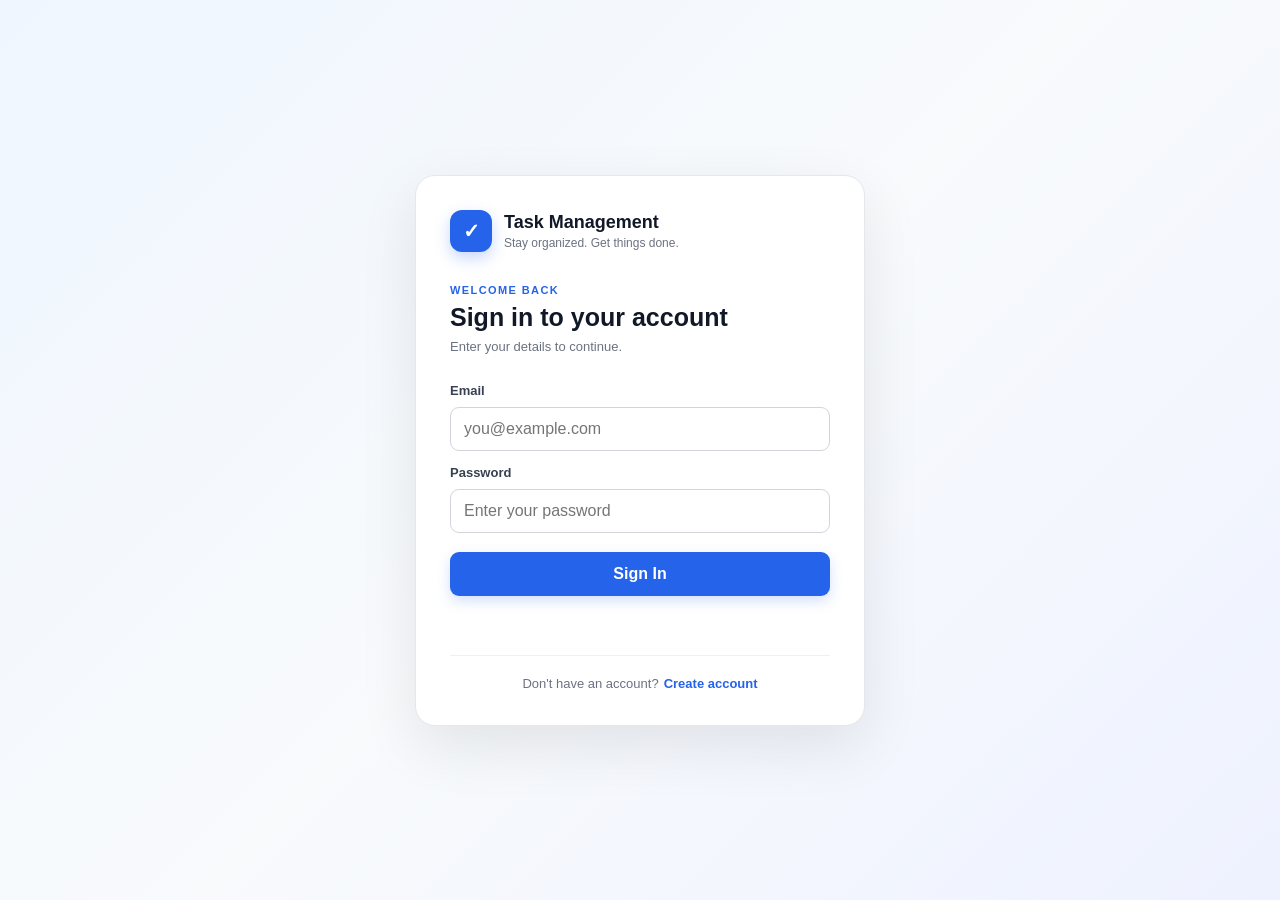
==== frontend/login.html @ d3392fba "Initial commit - Task Management App" ====
<!DOCTYPE html>
<html lang="en">

<head>

    <meta charset="UTF-8">

    <meta
        name="viewport"
        content="width=device-width, initial-scale=1.0"
    >

    <title>Login - Task Management</title>

    <link
        rel="stylesheet"
        href="style.css?v=1001"
    >

</head>

<body class="auth-page">

    <main class="auth-container">

        <div class="auth-card">

            <div class="auth-brand">

                <div class="brand-icon">
                    ✓
                </div>

                <div>
                    <h1>Task Management</h1>
                    <p>Stay organized. Get things done.</p>
                </div>

            </div>


            <div class="auth-header">

                <span class="eyebrow">
                    WELCOME BACK
                </span>

                <h2>
                    Sign in to your account
                </h2>

                <p>
                    Enter your details to continue.
                </p>

            </div>


            <form id="loginForm">

                <label for="loginEmail">
                    Email
                </label>

                <input
                    type="email"
                    id="loginEmail"
                    placeholder="you@example.com"
                    required
                >


                <label for="loginPassword">
                    Password
                </label>

                <input
                    type="password"
                    id="loginPassword"
                    placeholder="Enter your password"
                    required
                >


                <button
                    type="submit"
                    class="btn primary auth-submit"
                >
                    Sign In
                </button>

            </form>


            <p
                id="loginMessage"
                class="auth-message"
            ></p>


            <div class="auth-switch">

                <span>
                    Don't have an account?
                </span>

                <a href="signup.html">
                    Create account
                </a>

            </div>

        </div>

    </main>


    <script src="auth.js?v=1001"></script>

</body>

</html>
---- frontend/style.css ----
/* =================================
   GLOBAL
================================= */

* {
    margin: 0;
    padding: 0;
    box-sizing: border-box;
}

html {
    scroll-behavior: smooth;
}

body {
    font-family: Arial, Helvetica, sans-serif;
    background: #f6f8fc;
    color: #111827;
    min-height: 100vh;
}

button,
input,
textarea,
select {
    font: inherit;
}


/* =================================
   HEADER
================================= */

.header {
    min-height: 82px;
    padding: 18px 5%;

    display: flex;
    align-items: center;
    justify-content: space-between;

    background: #ffffff;

    border-bottom: 1px solid #e5e7eb;

    position: sticky;
    top: 0;

    z-index: 100;
}

.brand {
    display: flex;
    align-items: center;
    gap: 13px;
}

.brand-icon {
    width: 42px;
    height: 42px;

    display: flex;
    align-items: center;
    justify-content: center;

    border-radius: 12px;

    background: #2563eb;
    color: #ffffff;

    font-size: 20px;
    font-weight: 700;

    box-shadow:
        0 6px 15px rgba(37, 99, 235, 0.25);
}

.header h1 {
    font-size: 21px;
    color: #111827;
    margin-bottom: 3px;
}

.header p {
    color: #6b7280;
    font-size: 13px;
}


/* =================================
   BUTTONS
================================= */

.btn {
    border: none;

    padding: 11px 18px;

    border-radius: 9px;

    cursor: pointer;

    font-weight: 600;

    transition:
        transform 0.2s ease,
        background 0.2s ease,
        box-shadow 0.2s ease;
}

.btn:hover {
    transform: translateY(-1px);
}

.primary {
    background: #2563eb;
    color: #ffffff;

    box-shadow:
        0 5px 14px rgba(37, 99, 235, 0.2);
}

.primary:hover {
    background: #1d4ed8;

    box-shadow:
        0 8px 20px rgba(37, 99, 235, 0.28);
}

.secondary {
    background: #f3f4f6;
    color: #374151;
}

.secondary:hover {
    background: #e5e7eb;
}

.add-task-btn {
    display: flex;
    align-items: center;
    gap: 7px;

    padding: 12px 19px;
}

.add-task-btn span {
    font-size: 19px;
    line-height: 1;
}


/* =================================
   MAIN CONTAINER
================================= */

.container {
    width: 90%;
    max-width: 1200px;

    margin: 0 auto;

    padding: 38px 0 60px;
}


/* =================================
   PAGE INTRO
================================= */

.page-intro {
    margin-bottom: 28px;
}

.eyebrow {
    display: block;

    color: #2563eb;

    font-size: 11px;

    font-weight: 700;

    letter-spacing: 1.4px;

    margin-bottom: 7px;
}

.page-intro h2 {
    font-size: 31px;

    color: #111827;

    margin-bottom: 8px;
}

.page-intro p {
    color: #6b7280;

    font-size: 14px;
}


/* =================================
   STATISTICS
================================= */

.stats {
    display: grid;

    grid-template-columns:
        repeat(4, 1fr);

    gap: 17px;

    margin-bottom: 28px;
}

.stat-card {
    position: relative;

    overflow: hidden;

    background: #ffffff;

    border: 1px solid #e5e7eb;

    border-radius: 15px;

    padding: 20px;

    box-shadow:
        0 3px 10px rgba(0, 0, 0, 0.035);

    transition:
        transform 0.2s ease,
        box-shadow 0.2s ease;
}

.stat-card::before {
    content: "";

    position: absolute;

    left: 0;
    top: 0;

    width: 100%;
    height: 3px;

    background: #2563eb;
}

.stat-card:hover {
    transform: translateY(-3px);

    box-shadow:
        0 10px 25px rgba(0, 0, 0, 0.07);
}

.stat-top {
    display: flex;

    align-items: flex-start;

    justify-content: space-between;

    gap: 15px;
}

.stat-card h3 {
    color: #6b7280;

    font-size: 13px;

    font-weight: 600;

    margin-bottom: 8px;
}

.stat-card p {
    color: #111827;

    font-size: 29px;

    font-weight: 700;

    line-height: 1;
}

.stat-label {
    display: block;

    margin-top: 13px;

    color: #9ca3af;

    font-size: 11px;
}

.stat-icon {
    width: 39px;
    height: 39px;

    display: flex;

    align-items: center;
    justify-content: center;

    border-radius: 10px;

    background: #eff6ff;

    color: #2563eb;

    font-size: 18px;

    font-weight: 700;
}

.stat-total::before {
    background: #2563eb;
}

.stat-todo::before {
    background: #f59e0b;
}

.stat-progress::before {
    background: #3b82f6;
}

.stat-completed::before {
    background: #22c55e;
}

.stat-todo .stat-icon {
    background: #fffbeb;
    color: #d97706;
}

.stat-progress .stat-icon {
    background: #eff6ff;
    color: #2563eb;
}

.stat-completed .stat-icon {
    background: #f0fdf4;
    color: #16a34a;
}


/* =================================
   FILTER TOOLBAR
================================= */

.filters {
    display: flex;

    align-items: flex-end;

    gap: 13px;

    background: #ffffff;

    border: 1px solid #e5e7eb;

    border-radius: 15px;

    padding: 16px;

    margin-bottom: 36px;

    box-shadow:
        0 3px 10px rgba(0, 0, 0, 0.03);
}

.search-wrapper {
    position: relative;

    flex: 1;
}

.search-icon {
    position: absolute;

    left: 13px;
    top: 50%;

    transform: translateY(-50%);

    color: #9ca3af;

    font-size: 20px;

    pointer-events: none;
}

.search-wrapper input {
    width: 100%;

    padding: 12px 14px 12px 39px;

    border: 1px solid #d1d5db;

    border-radius: 9px;

    outline: none;

    color: #111827;

    background: #ffffff;
}

.search-wrapper input:focus {
    border-color: #2563eb;

    box-shadow:
        0 0 0 3px rgba(37, 99, 235, 0.09);
}

.filter-group {
    min-width: 160px;
}

.filter-group label {
    display: block;

    margin-bottom: 6px;

    color: #6b7280;

    font-size: 11px;

    font-weight: 600;
}

.filter-group select {
    width: 100%;

    padding: 12px;

    border: 1px solid #d1d5db;

    border-radius: 9px;

    outline: none;

    background: #ffffff;

    color: #374151;

    cursor: pointer;
}

.filter-group select:focus {
    border-color: #2563eb;
}


/* =================================
   TASK SECTION
================================= */

.tasks-section {
    margin-top: 5px;
}

.section-header {
    display: flex;

    align-items: center;

    justify-content: space-between;

    margin-bottom: 16px;
}

.section-header h2 {
    font-size: 21px;

    color: #111827;
}


/* =================================
   TASK GRID
================================= */

.task-container {
    display: grid;

    grid-template-columns:
        repeat(2, minmax(0, 1fr));

    gap: 18px;
}


/* =================================
   TASK CARD
================================= */

.task-card {
    background: #ffffff;

    border: 1px solid #e5e7eb;

    border-radius: 15px;

    padding: 21px;

    box-shadow:
        0 3px 10px rgba(0, 0, 0, 0.035);

    transition:
        transform 0.2s ease,
        box-shadow 0.2s ease,
        border-color 0.2s ease;
}

.task-card:hover {
    transform: translateY(-3px);

    border-color: #dbeafe;

    box-shadow:
        0 12px 27px rgba(0, 0, 0, 0.08);
}

.task-card h3 {
    font-size: 18px;

    color: #111827;

    margin-bottom: 8px;
}

.task-card p {
    color: #6b7280;

    font-size: 13px;

    line-height: 1.6;

    margin-bottom: 17px;
}


/* =================================
   TASK META
================================= */

.task-meta {
    display: flex;

    flex-wrap: wrap;

    gap: 7px;

    margin-bottom: 19px;
}

.badge {
    display: inline-flex;

    align-items: center;

    padding: 6px 10px;

    border-radius: 999px;

    font-size: 11px;

    font-weight: 700;
}


/* =================================
   STATUS BADGES
================================= */

.status-todo {
    background: #fef3c7;

    color: #92400e;

    border: 1px solid #fde68a;
}

.status-progress {
    background: #dbeafe;

    color: #1d4ed8;

    border: 1px solid #bfdbfe;
}

.status-completed {
    background: #dcfce7;

    color: #166534;

    border: 1px solid #bbf7d0;
}


/* =================================
   PRIORITY BADGES
================================= */

.priority-low {
    background: #f3f4f6;

    color: #374151;

    border: 1px solid #d1d5db;
}

.priority-medium {
    background: #ffedd5;

    color: #9a3412;

    border: 1px solid #fed7aa;
}

.priority-high {
    background: #fee2e2;

    color: #b91c1c;

    border: 1px solid #fecaca;
}


/* =================================
   DUE DATE
================================= */

.due-badge {
    background: #f3e8ff;

    color: #7e22ce;

    border: 1px solid #e9d5ff;
}


/* =================================
   TASK ACTIONS
================================= */

.task-actions {
    display: flex;

    gap: 9px;

    padding-top: 15px;

    border-top: 1px solid #f0f0f0;
}

.task-actions .btn {
    flex: 1;
}

.edit-btn {
    background: #eff6ff;

    color: #1d4ed8;

    border: 1px solid #bfdbfe;
}

.edit-btn:hover {
    background: #dbeafe;
}

.delete-btn {
    background: #fef2f2;

    color: #b91c1c;

    border: 1px solid #fecaca;
}

.delete-btn:hover {
    background: #fee2e2;
}


/* =================================
   EMPTY STATE
================================= */

.empty-state {
    grid-column: 1 / -1;

    text-align: center;

    padding: 55px 20px;
}

.empty-state h3 {
    color: #374151;

    margin-bottom: 7px;
}

.empty-state p {
    color: #9ca3af;

    margin-bottom: 0;
}


/* =================================
   MODAL
================================= */

.modal {
    position: fixed;

    inset: 0;

    display: flex;

    align-items: center;

    justify-content: center;

    padding: 20px;

    background:
        rgba(15, 23, 42, 0.58);

    backdrop-filter: blur(4px);

    z-index: 1000;

    animation:
        modal-bg-in 0.2s ease;
}

.hidden {
    display: none;
}

.modal-content {
    width: 100%;

    max-width: 530px;

    max-height: 90vh;

    overflow-y: auto;

    background: #ffffff;

    border-radius: 18px;

    padding: 27px;

    box-shadow:
        0 25px 70px rgba(0, 0, 0, 0.22);

    animation:
        modal-in 0.25s ease;
}

.modal-header {
    display: flex;

    align-items: flex-start;

    justify-content: space-between;

    gap: 15px;

    margin-bottom: 22px;
}

.modal-header h2 {
    font-size: 22px;

    color: #111827;
}

.close-btn {
    width: 35px;
    height: 35px;

    border: none;

    border-radius: 9px;

    background: #f3f4f6;

    color: #6b7280;

    font-size: 25px;

    line-height: 1;

    cursor: pointer;

    transition: 0.2s ease;
}

.close-btn:hover {
    background: #e5e7eb;

    color: #111827;
}


/* =================================
   FORM
================================= */

form {
    display: flex;

    flex-direction: column;

    gap: 9px;
}

form label {
    color: #374151;

    font-size: 13px;

    font-weight: 700;

    margin-top: 5px;
}

form input,
form textarea,
form select {
    width: 100%;

    padding: 12px 13px;

    border: 1px solid #d1d5db;

    border-radius: 9px;

    outline: none;

    background: #ffffff;

    color: #111827;

    transition: 0.2s ease;
}

form textarea {
    resize: vertical;

    min-height: 100px;
}

form input:focus,
form textarea:focus,
form select:focus {
    border-color: #2563eb;

    box-shadow:
        0 0 0 3px rgba(37, 99, 235, 0.09);
}

.form-actions {
    display: flex;

    justify-content: flex-end;

    gap: 10px;

    margin-top: 18px;

    padding-top: 17px;

    border-top: 1px solid #f0f0f0;
}


/* =================================
   TOAST
================================= */

.toast {
    position: fixed;

    top: 22px;
    right: 22px;

    min-width: 280px;

    max-width: 400px;

    padding: 14px 17px;

    display: flex;

    align-items: center;

    gap: 11px;

    border-radius: 11px;

    font-size: 13px;

    font-weight: 600;

    box-shadow:
        0 12px 35px rgba(0, 0, 0, 0.14);

    z-index: 9999;

    animation:
        toast-in 0.3s ease;
}

.toast-success {
    background: #ecfdf5;

    color: #166534;

    border: 1px solid #bbf7d0;
}

.toast-error {
    background: #fef2f2;

    color: #b91c1c;

    border: 1px solid #fecaca;
}

.toast-info {
    background: #eff6ff;

    color: #1d4ed8;

    border: 1px solid #bfdbfe;
}

.toast-icon {
    width: 24px;
    height: 24px;

    display: flex;

    align-items: center;
    justify-content: center;

    border-radius: 50%;

    background: rgba(255, 255, 255, 0.8);

    flex-shrink: 0;
}


/* =================================
   LOADING
================================= */

.loading-state {
    grid-column: 1 / -1;

    min-height: 220px;

    display: flex;

    flex-direction: column;

    align-items: center;

    justify-content: center;

    gap: 14px;

    color: #6b7280;

    font-size: 13px;
}

.loading-spinner {
    width: 35px;
    height: 35px;

    border: 4px solid #e5e7eb;

    border-top-color: #2563eb;

    border-radius: 50%;

    animation:
        spin 0.8s linear infinite;
}


/* =================================
   ANIMATIONS
================================= */

@keyframes spin {

    to {
        transform: rotate(360deg);
    }
}

@keyframes toast-in {

    from {
        opacity: 0;

        transform:
            translateX(30px);
    }

    to {
        opacity: 1;

        transform:
            translateX(0);
    }
}

@keyframes toast-out {

    from {
        opacity: 1;

        transform:
            translateX(0);
    }

    to {
        opacity: 0;

        transform:
            translateX(30px);
    }
}

@keyframes modal-in {

    from {
        opacity: 0;

        transform:
            translateY(15px)
            scale(0.98);
    }

    to {
        opacity: 1;

        transform:
            translateY(0)
            scale(1);
    }
}

@keyframes modal-bg-in {

    from {
        opacity: 0;
    }

    to {
        opacity: 1;
    }
}


/* =================================
   TABLET
================================= */

@media (max-width: 950px) {

    .stats {
        grid-template-columns:
            repeat(2, 1fr);
    }

    .task-container {
        grid-template-columns: 1fr;
    }
}


/* =================================
   MOBILE
================================= */

@media (max-width: 700px) {

    .header {
        padding: 16px 4%;

        position: relative;
    }

    .header p {
        display: none;
    }

    .header h1 {
        font-size: 18px;
    }

    .brand-icon {
        width: 37px;
        height: 37px;
    }

    .add-task-btn {
        padding: 10px 13px;
    }

    .container {
        width: 92%;

        padding-top: 28px;
    }

    .page-intro h2 {
        font-size: 26px;
    }

    .filters {
        flex-direction: column;

        align-items: stretch;
    }

    .filter-group {
        width: 100%;
    }

    .task-container {
        grid-template-columns: 1fr;
    }
}


/* =================================
   SMALL MOBILE
================================= */

@media (max-width: 480px) {

    .header {
        gap: 10px;
    }

    .brand {
        gap: 9px;
    }

    .add-task-btn span {
        display: none;
    }

    .stats {
        grid-template-columns: 1fr;

        gap: 12px;
    }

    .stat-card {
        padding: 18px;
    }

    .page-intro {
        margin-bottom: 22px;
    }

    .task-card {
        padding: 18px;
    }

    .task-actions {
        flex-direction: column;
    }

    .task-actions .btn {
        width: 100%;
    }

    .modal {
        padding: 12px;
    }

    .modal-content {
        padding: 21px;
        border-radius: 15px;
    }

    .form-actions {
        flex-direction: column-reverse;
    }

    .form-actions .btn {
        width: 100%;
    }

    .toast {
        left: 15px;
        right: 15px;

        top: 15px;

        min-width: auto;
        max-width: none;
    }
}
/* =================================
   AUTH PAGES
================================= */

.auth-page {
    min-height: 100vh;

    display: flex;

    align-items: center;
    justify-content: center;

    padding: 25px;

    background:
        linear-gradient(
            135deg,
            #eff6ff,
            #f8fafc 50%,
            #eef2ff
        );
}

.auth-container {
    width: 100%;
    max-width: 450px;
}

.auth-card {
    background: #ffffff;

    border: 1px solid #e5e7eb;

    border-radius: 20px;

    padding: 34px;

    box-shadow:
        0 20px 60px rgba(0, 0, 0, 0.09);
}

.auth-brand {
    display: flex;

    align-items: center;

    gap: 12px;

    margin-bottom: 32px;
}

.auth-brand h1 {
    font-size: 18px;

    color: #111827;

    margin-bottom: 3px;
}

.auth-brand p {
    color: #6b7280;

    font-size: 12px;
}

.auth-header {
    margin-bottom: 24px;
}

.auth-header h2 {
    font-size: 25px;

    color: #111827;

    margin-bottom: 7px;
}

.auth-header p {
    color: #6b7280;

    font-size: 13px;
}

.auth-card form {
    gap: 9px;
}

.auth-submit {
    width: 100%;

    margin-top: 10px;

    padding: 13px;
}

.auth-message {
    min-height: 20px;

    margin-top: 14px;

    text-align: center;

    font-size: 13px;
}

.auth-message.success {
    color: #15803d;
}

.auth-message.error {
    color: #dc2626;
}

.auth-switch {
    display: flex;

    align-items: center;
    justify-content: center;

    gap: 5px;

    margin-top: 25px;

    padding-top: 20px;

    border-top: 1px solid #f0f0f0;

    color: #6b7280;

    font-size: 13px;
}

.auth-switch a {
    color: #2563eb;

    font-weight: 700;

    text-decoration: none;
}

.auth-switch a:hover {
    text-decoration: underline;
}


@media (max-width: 480px) {

    .auth-page {
        padding: 15px;
    }

    .auth-card {
        padding: 25px 20px;

        border-radius: 16px;
    }

    .auth-header h2 {
        font-size: 22px;
    }
}
/* =================================
   HEADER USER
================================= */

.header-actions {
    display: flex;

    align-items: center;

    gap: 12px;
}

.user-info {
    display: flex;

    align-items: center;

    gap: 9px;

    padding-right: 10px;

    border-right: 1px solid #e5e7eb;
}

.user-avatar {
    width: 36px;
    height: 36px;

    display: flex;

    align-items: center;
    justify-content: center;

    border-radius: 50%;

    background: #dbeafe;

    color: #1d4ed8;

    font-size: 14px;

    font-weight: 700;
}

.user-label {
    display: block;

    color: #9ca3af;

    font-size: 10px;

    margin-bottom: 2px;
}

.user-info strong {
    display: block;

    color: #374151;

    font-size: 12px;
}

.logout-btn {
    background: #fef2f2;

    color: #b91c1c;

    border: 1px solid #fecaca;
}

.logout-btn:hover {
    background: #fee2e2;
}


@media (max-width: 700px) {

    .header-actions {
        gap: 7px;
    }

    .user-info {
        border-right: none;

        padding-right: 0;
    }

    .user-info > div:last-child {
        display: none;
    }

    .logout-btn {
        padding: 9px 11px;
    }
}
/* =================================
   USER PROFILE
================================= */

.profile-wrapper {
    position: relative;
}

.profile-btn {
    display: flex;
    align-items: center;
    gap: 10px;

    border: none;
    background: transparent;

    padding: 5px 9px;

    border-radius: 12px;

    cursor: pointer;

    transition: background 0.2s ease;
}

.profile-btn:hover {
    background: #f3f4f6;
}

.user-avatar {
    width: 40px;
    height: 40px;
    min-width: 40px;

    border-radius: 50%;

    display: flex;
    align-items: center;
    justify-content: center;

    background: #dbeafe;
    color: #2563eb;

    font-weight: 800;
    font-size: 15px;
}

.profile-summary {
    text-align: left;
}

.user-label {
    display: block;

    color: #9ca3af;

    font-size: 10px;
}

.profile-summary strong {
    display: block;

    color: #374151;

    font-size: 13px;

    margin-top: 2px;
}


/* Profile Dropdown */

.profile-dropdown {
    position: absolute;

    top: calc(100% + 12px);
    right: 0;

    width: 300px;

    background: #ffffff;

    border: 1px solid #e5e7eb;

    border-radius: 16px;

    padding: 17px;

    box-shadow:
        0 20px 50px rgba(15, 23, 42, 0.16);

    z-index: 9999;
}

.profile-dropdown.hidden {
    display: none;
}


.profile-dropdown-header {
    display: flex;

    align-items: center;

    gap: 12px;
}

.profile-avatar-large {
    width: 50px;
    height: 50px;

    min-width: 50px;

    border-radius: 50%;

    display: flex;

    align-items: center;
    justify-content: center;

    background: #2563eb;

    color: white;

    font-size: 19px;

    font-weight: 800;
}

.profile-heading h3 {
    font-size: 16px;

    color: #111827;
}

.profile-heading p {
    margin-top: 4px;

    color: #6b7280;

    font-size: 12px;
}

.profile-divider {
    height: 1px;

    background: #edf0f4;

    margin: 16px 0;
}

.profile-details {
    display: flex;

    flex-direction: column;

    gap: 14px;
}

.profile-detail {
    display: flex;

    align-items: center;

    gap: 11px;
}

.detail-icon {
    width: 35px;
    height: 35px;

    border-radius: 9px;

    display: flex;

    align-items: center;
    justify-content: center;

    background: #f3f4f6;
}

.profile-detail small {
    display: block;

    color: #9ca3af;

    font-size: 10px;

    margin-bottom: 2px;
}

.profile-detail strong {
    display: block;

    color: #374151;

    font-size: 12px;
}

.profile-logout {
    width: 100%;

    display: flex;

    align-items: center;
    justify-content: center;

    gap: 8px;

    padding: 10px 12px;

    border: 1px solid #fecaca;

    border-radius: 9px;

    background: #fef2f2;

    color: #b91c1c;

    font-size: 13px;

    font-weight: 700;

    cursor: pointer;
}

.profile-logout:hover {
    background: #fee2e2;
}
/* =================================
   PROFESSIONAL TASK CARD
================================= */

.task-card {
    position: relative;

    overflow: hidden;
}


.task-card::before {
    content: "";

    position: absolute;

    left: 0;
    top: 0;
    bottom: 0;

    width: 4px;

    background: #2563eb;
}


.task-title-area {
    display: flex;

    align-items: flex-start;

    gap: 13px;
}


.task-check {
    width: 34px;

    height: 34px;

    min-width: 34px;

    border-radius: 10px;

    display: flex;

    align-items: center;

    justify-content: center;

    background: #eff6ff;

    color: #2563eb;

    font-size: 17px;

    font-weight: 800;
}


.task-card h3 {
    margin: 0 0 6px;

    font-size: 18px;
}


.task-card p {
    margin: 0;

    line-height: 1.5;
}


.task-meta {
    margin-left: 47px;

    margin-top: 18px;
}


.task-actions {
    margin-left: 47px;
}


.task-card:has(.status-completed)::before {
    background: #22c55e;
}


.task-card:has(.status-completed) .task-check {
    background: #dcfce7;

    color: #16a34a;
}


.task-card:has(.status-progress)::before {
    background: #2563eb;
}


.task-card:has(.status-todo)::before {
    background: #f59e0b;
}


.edit-btn {
    display: flex;

    align-items: center;

    justify-content: center;

    gap: 6px;
}


.delete-btn {
    display: flex;

    align-items: center;

    justify-content: center;

    gap: 6px;
}
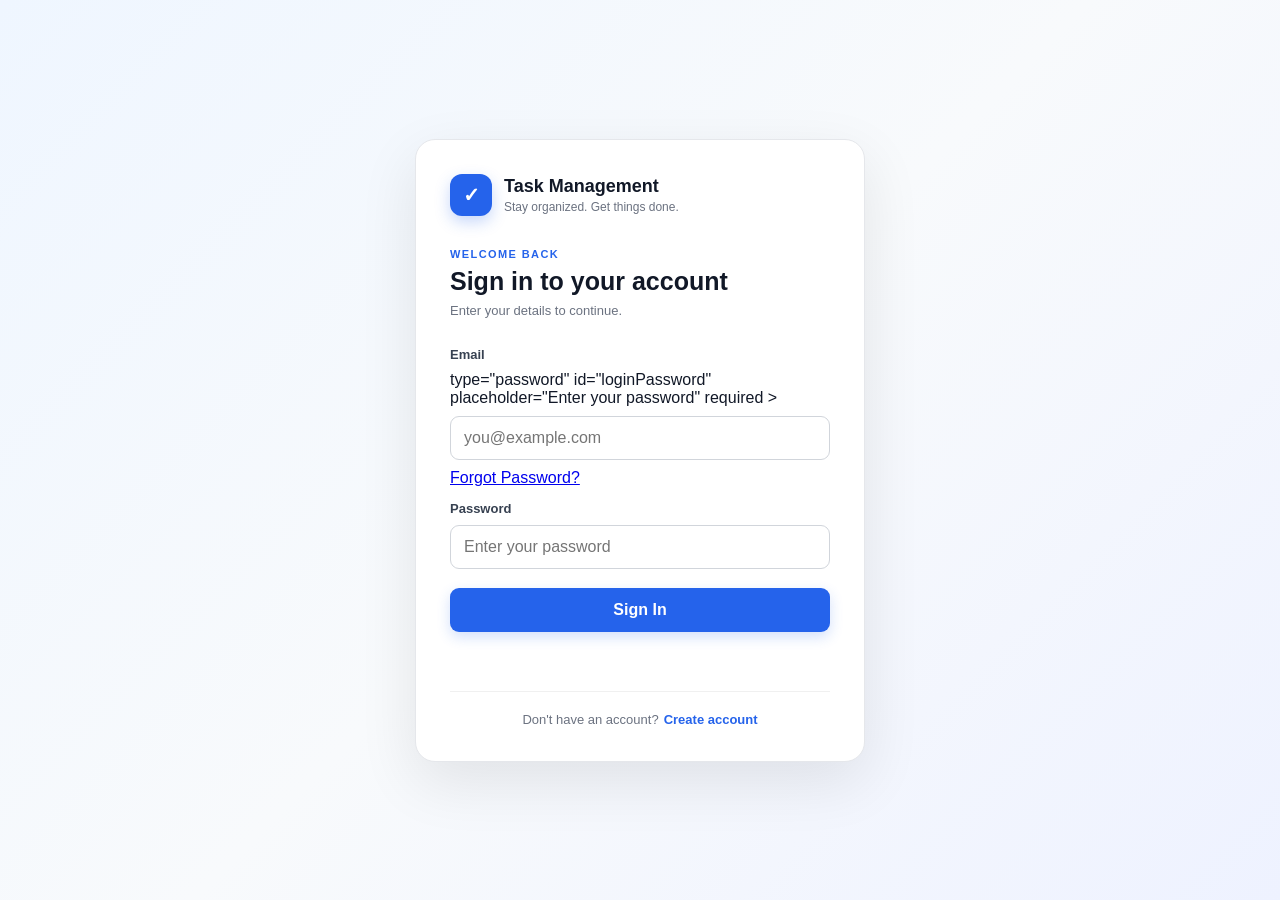
==== commit a0bb5643: "Add forgot password feature" ====
--- a/frontend/login.html
+++ b/frontend/login.html
@@ -62,12 +62,23 @@
                     Email
                 </label>
 
-                <input
+                    type="password"
+    id="loginPassword"
+    placeholder="Enter your password"
+    required
+><input
                     type="email"
                     id="loginEmail"
                     placeholder="you@example.com"
                     required
                 >
+<div class="forgot-password-link">
+
+    <a href="forgot-password.html">
+        Forgot Password?
+    </a>
+
+</div>
 
 
                 <label for="loginPassword">
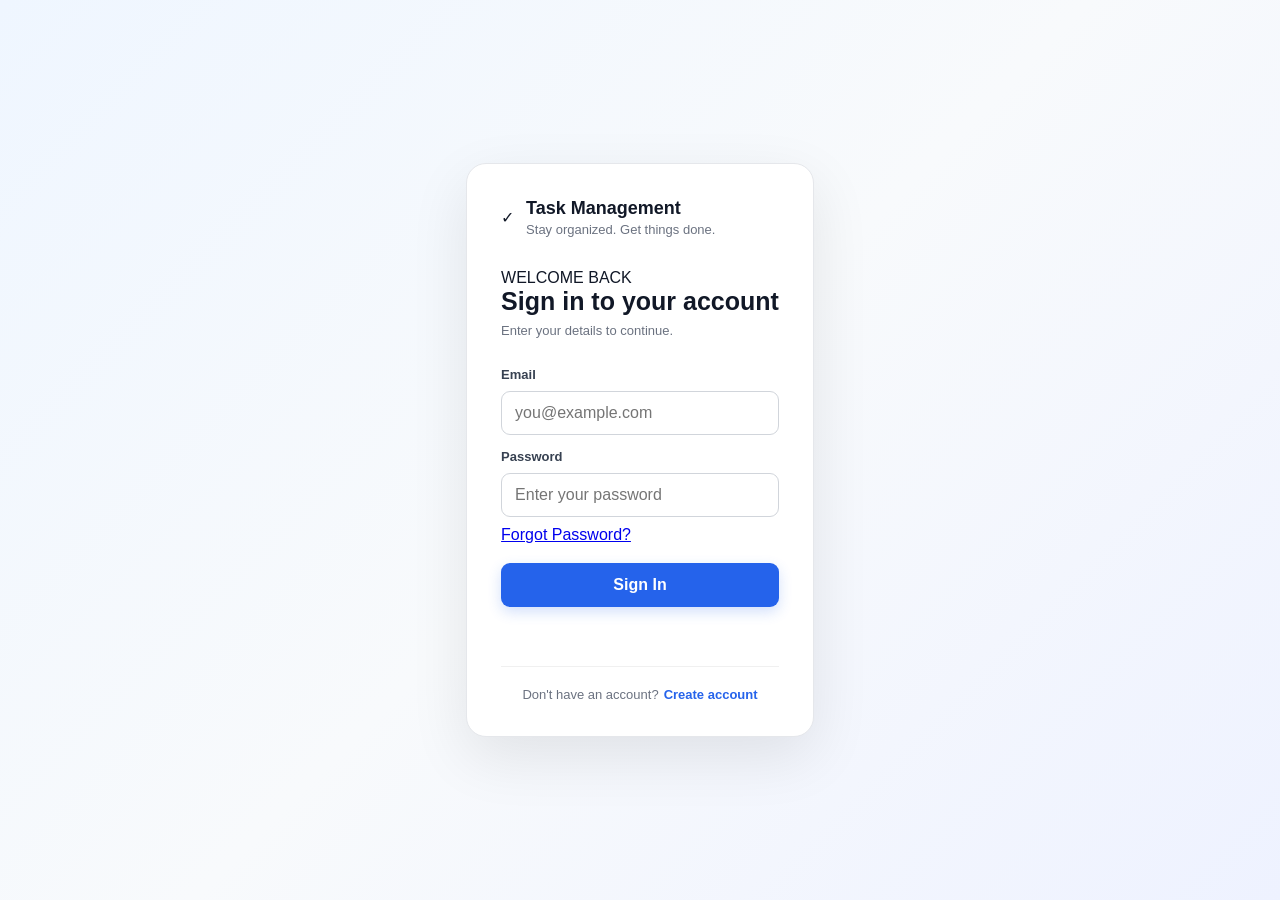
==== commit af076074: "Fix login page layout" ====
--- a/frontend/login.html
+++ b/frontend/login.html
@@ -14,71 +14,83 @@
 
     <link
         rel="stylesheet"
-        href="style.css?v=1001"
+        href="style.css"
     >
 
 </head>
 
-<body class="auth-page">
 
-    <main class="auth-container">
+<body>
+
+    <main class="auth-page">
 
         <div class="auth-card">
 
-            <div class="auth-brand">
+            <!-- ============================= -->
+            <!-- HEADER -->
+            <!-- ============================= -->
 
-                <div class="brand-icon">
-                    ✓
+            <div class="auth-header">
+
+                <div class="auth-brand">
+
+                    <div class="auth-logo">
+                        ✓
+                    </div>
+
+                    <div>
+
+                        <h1>
+                            Task Management
+                        </h1>
+
+                        <p>
+                            Stay organized. Get things done.
+                        </p>
+
+                    </div>
+
                 </div>
 
-                <div>
-                    <h1>Task Management</h1>
-                    <p>Stay organized. Get things done.</p>
+
+                <div class="auth-welcome">
+
+                    <span>
+                        WELCOME BACK
+                    </span>
+
+                    <h2>
+                        Sign in to your account
+                    </h2>
+
+                    <p>
+                        Enter your details to continue.
+                    </p>
+
                 </div>
 
             </div>
 
 
-            <div class="auth-header">
+            <!-- ============================= -->
+            <!-- LOGIN FORM -->
+            <!-- ============================= -->
 
-                <span class="eyebrow">
-                    WELCOME BACK
-                </span>
-
-                <h2>
-                    Sign in to your account
-                </h2>
-
-                <p>
-                    Enter your details to continue.
-                </p>
-
-            </div>
-
-
-            <form id="loginForm">
+            <form
+                id="loginForm"
+                class="auth-form"
+            >
 
                 <label for="loginEmail">
                     Email
                 </label>
 
-                    type="password"
-    id="loginPassword"
-    placeholder="Enter your password"
-    required
-><input
+                <input
                     type="email"
                     id="loginEmail"
                     placeholder="you@example.com"
                     required
                 >
-<div class="forgot-password-link">
-
-    <a href="forgot-password.html">
-        Forgot Password?
-    </a>
-
-</div>
 
 
                 <label for="loginPassword">
@@ -93,6 +105,19 @@
                 >
 
 
+                <!-- FORGOT PASSWORD -->
+
+                <div class="forgot-password-link">
+
+                    <a href="forgot-password.html">
+                        Forgot Password?
+                    </a>
+
+                </div>
+
+
+                <!-- LOGIN BUTTON -->
+
                 <button
                     type="submit"
                     class="btn primary auth-submit"
@@ -103,11 +128,17 @@
             </form>
 
 
+            <!-- LOGIN MESSAGE -->
+
             <p
                 id="loginMessage"
                 class="auth-message"
             ></p>
 
+
+            <!-- ============================= -->
+            <!-- SIGNUP LINK -->
+            <!-- ============================= -->
 
             <div class="auth-switch">
 
@@ -126,7 +157,9 @@
     </main>
 
 
-    <script src="auth.js?v=1001"></script>
+    <!-- AUTH JAVASCRIPT -->
+
+    <script src="auth.js?v=1005"></script>
 
 </body>
 
